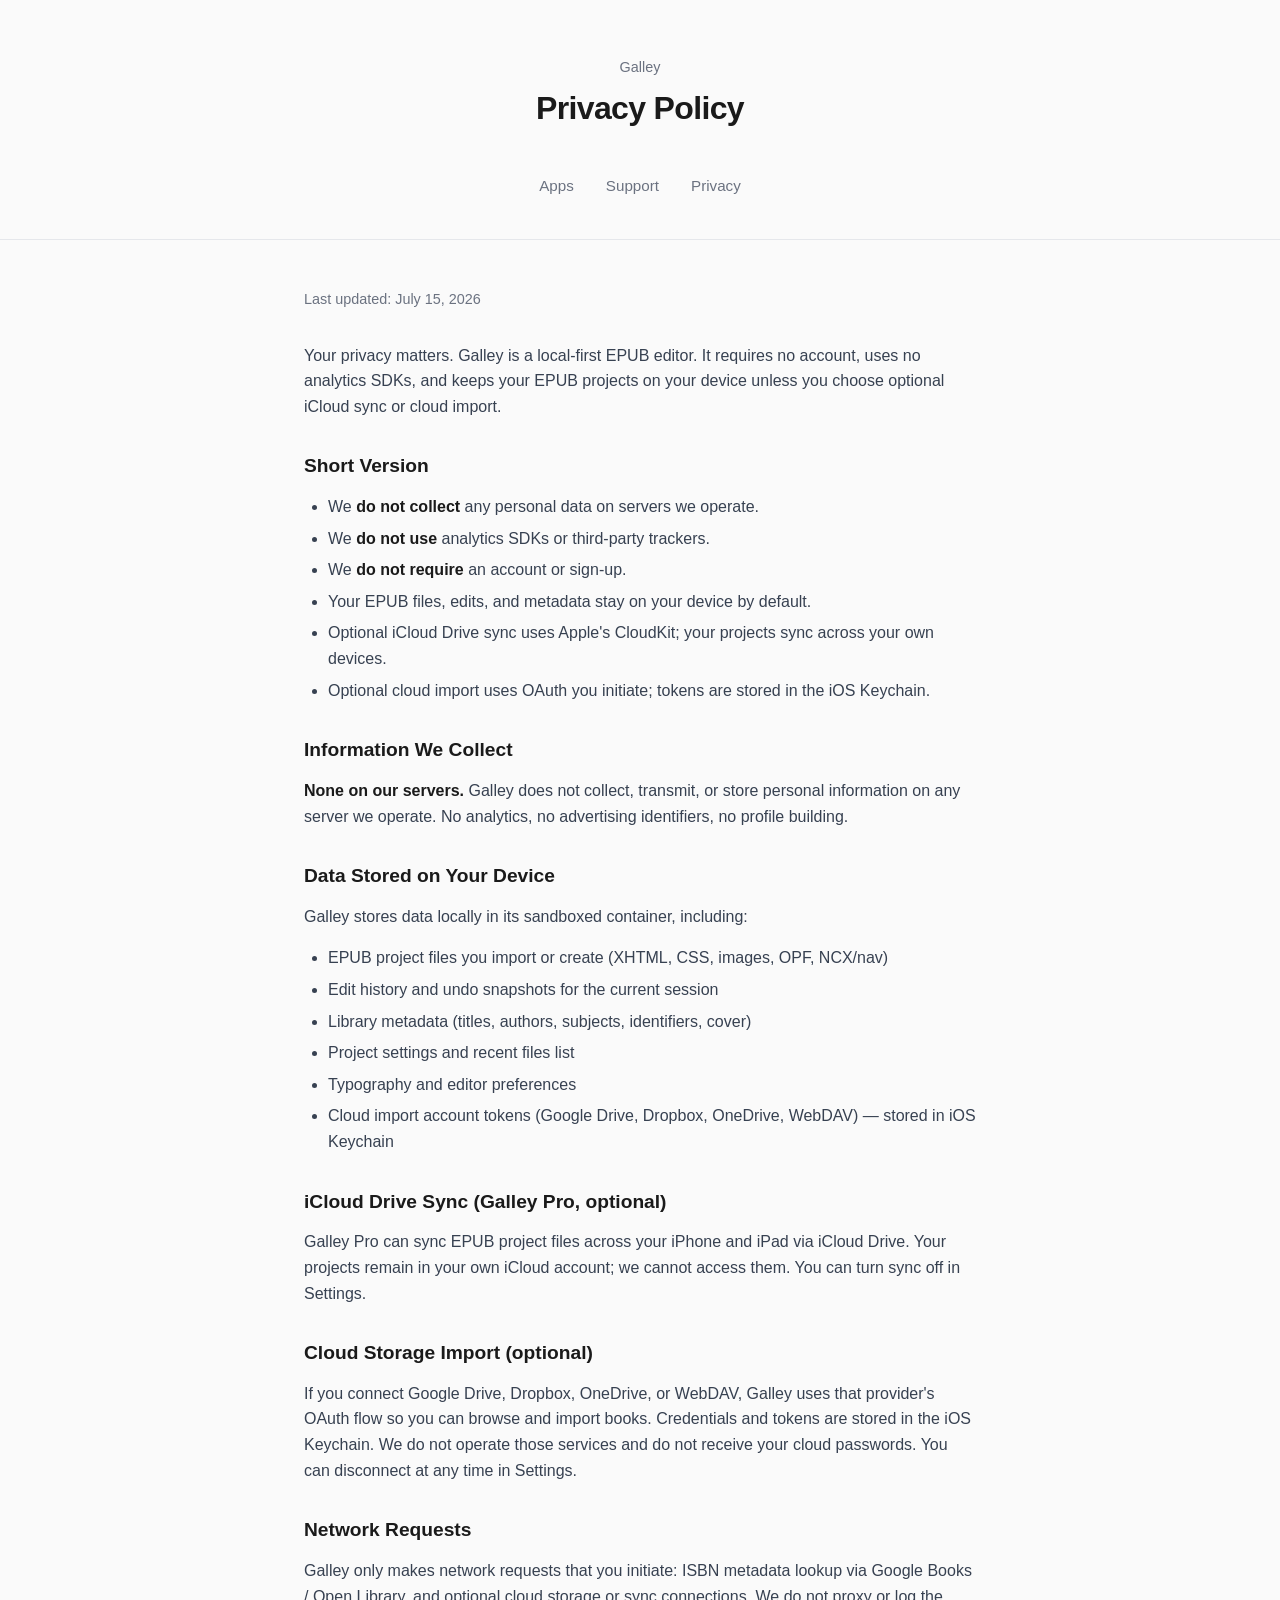
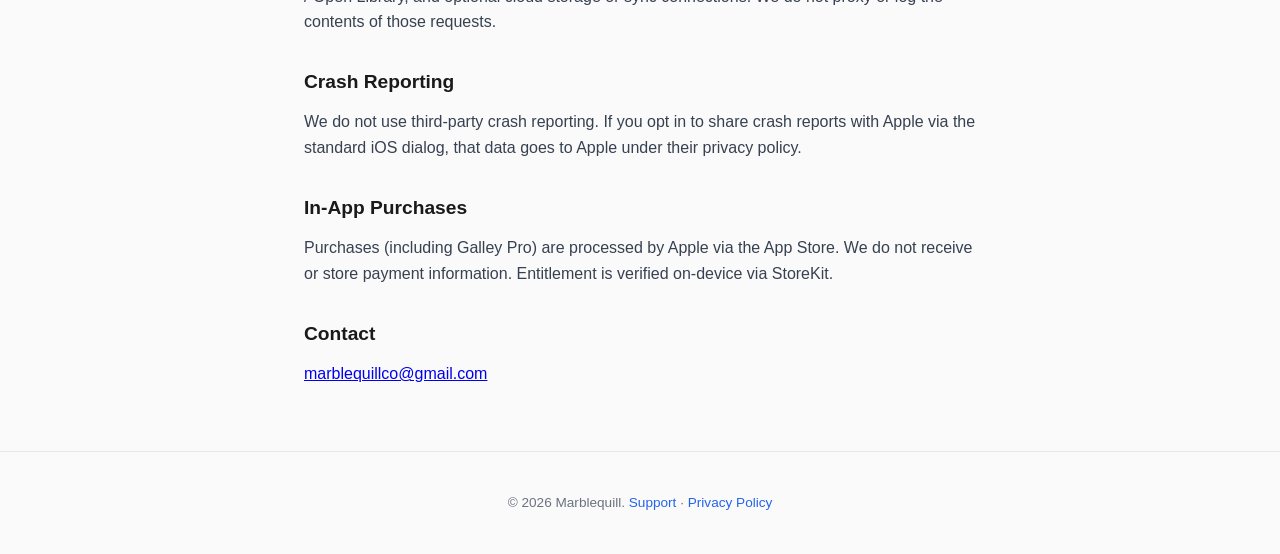
==== privacy-galley.html @ 0266847f "Add Galley app: index card, support, and privacy pages; remove stale Quill page" ====
<!DOCTYPE html>
<html lang="en">
<head>
  <meta charset="UTF-8">
  <meta name="viewport" content="width=device-width, initial-scale=1.0">
  <title>Privacy Policy — Galley</title>
  <meta name="description" content="Privacy policy for the Galley EPUB editor iOS app.">
  <link rel="stylesheet" href="styles.css">
</head>
<body>
  <header>
    <div class="container">
      <p style="color:var(--muted);font-size:0.9rem;margin-bottom:4px;">Galley</p>
      <h1>Privacy Policy</h1>
    </div>
  </header>

  <nav>
    <a href=".">Apps</a>
    <a href="support-galley.html">Support</a>
    <a href="privacy-galley.html">Privacy</a>
  </nav>

  <main class="container policy">
    <p class="last-updated">Last updated: July 15, 2026</p>

    <p>
      Your privacy matters. Galley is a local-first EPUB editor. It requires
      no account, uses no analytics SDKs, and keeps your EPUB projects on your
      device unless you choose optional iCloud sync or cloud import.
    </p>

    <h2>Short Version</h2>
    <ul>
      <li>We <strong>do not collect</strong> any personal data on servers we operate.</li>
      <li>We <strong>do not use</strong> analytics SDKs or third-party trackers.</li>
      <li>We <strong>do not require</strong> an account or sign-up.</li>
      <li>Your EPUB files, edits, and metadata stay on your device by default.</li>
      <li>Optional iCloud Drive sync uses Apple's CloudKit; your projects sync across your own devices.</li>
      <li>Optional cloud import uses OAuth you initiate; tokens are stored in the iOS Keychain.</li>
    </ul>

    <h2>Information We Collect</h2>
    <p><strong>None on our servers.</strong> Galley does not collect, transmit, or store personal information on any server we operate. No analytics, no advertising identifiers, no profile building.</p>

    <h2>Data Stored on Your Device</h2>
    <p>Galley stores data locally in its sandboxed container, including:</p>
    <ul>
      <li>EPUB project files you import or create (XHTML, CSS, images, OPF, NCX/nav)</li>
      <li>Edit history and undo snapshots for the current session</li>
      <li>Library metadata (titles, authors, subjects, identifiers, cover)</li>
      <li>Project settings and recent files list</li>
      <li>Typography and editor preferences</li>
      <li>Cloud import account tokens (Google Drive, Dropbox, OneDrive, WebDAV) — stored in iOS Keychain</li>
    </ul>

    <h2>iCloud Drive Sync (Galley Pro, optional)</h2>
    <p>
      Galley Pro can sync EPUB project files across your iPhone and iPad via
      iCloud Drive. Your projects remain in your own iCloud account; we cannot
      access them. You can turn sync off in Settings.
    </p>

    <h2>Cloud Storage Import (optional)</h2>
    <p>
      If you connect Google Drive, Dropbox, OneDrive, or WebDAV, Galley uses
      that provider's OAuth flow so you can browse and import books. Credentials
      and tokens are stored in the iOS Keychain. We do not operate those services
      and do not receive your cloud passwords. You can disconnect at any time in
      Settings.
    </p>

    <h2>Network Requests</h2>
    <p>
      Galley only makes network requests that you initiate: ISBN metadata lookup
      via Google Books / Open Library, and optional cloud storage or sync
      connections. We do not proxy or log the contents of those requests.
    </p>

    <h2>Crash Reporting</h2>
    <p>
      We do not use third-party crash reporting. If you opt in to share crash
      reports with Apple via the standard iOS dialog, that data goes to Apple
      under their privacy policy.
    </p>

    <h2>In-App Purchases</h2>
    <p>
      Purchases (including Galley Pro) are processed by Apple via the App Store.
      We do not receive or store payment information. Entitlement is verified
      on-device via StoreKit.
    </p>

    <h2>Contact</h2>
    <p><a href="mailto:marblequillco@gmail.com">marblequillco@gmail.com</a></p>
  </main>

  <footer>
    <div class="container">
      <p>&copy; 2026 Marblequill. <a href="support-galley.html">Support</a> · <a href="privacy-galley.html">Privacy Policy</a></p>
    </div>
  </footer>
</body>
</html>
---- styles.css ----
*, *::before, *::after {
  box-sizing: border-box;
  margin: 0;
  padding: 0;
}

:root {
  --bg: #fafafa;
  --fg: #1a1a1a;
  --muted: #6b7280;
  --border: #e5e7eb;
  --accent: #2563eb;
  --accent-hover: #1d4ed8;
  --card-bg: #ffffff;
  --marble: #6366f1;
  --symposium: #0891b2;
  --galley: #16a34a;
  --quill: #d97706;
}

body {
  font-family: -apple-system, BlinkMacSystemFont, "Segoe UI", Roboto, Oxygen, Ubuntu, sans-serif;
  background: var(--bg);
  color: var(--fg);
  line-height: 1.6;
  -webkit-font-smoothing: antialiased;
}

.container {
  max-width: 960px;
  margin: 0 auto;
  padding: 0 24px;
}

/* Header */
header {
  padding: 48px 0 24px;
  text-align: center;
}

header h1 {
  font-size: 2rem;
  font-weight: 700;
  letter-spacing: -0.02em;
}

header p {
  color: var(--muted);
  margin-top: 8px;
  font-size: 1.1rem;
}

/* Navigation */
nav {
  display: flex;
  justify-content: center;
  gap: 32px;
  padding: 16px 0 40px;
  border-bottom: 1px solid var(--border);
  margin-bottom: 48px;
}

nav a {
  color: var(--muted);
  text-decoration: none;
  font-size: 0.95rem;
  font-weight: 500;
  transition: color 0.15s;
}

nav a:hover {
  color: var(--fg);
}

/* App Cards */
.app-grid {
  display: grid;
  grid-template-columns: repeat(auto-fit, minmax(280px, 1fr));
  gap: 24px;
  margin-bottom: 64px;
}

.app-card {
  background: var(--card-bg);
  border: 1px solid var(--border);
  border-radius: 12px;
  padding: 32px;
  transition: box-shadow 0.2s, transform 0.2s;
}

.app-card:hover {
  box-shadow: 0 4px 20px rgba(0,0,0,0.06);
  transform: translateY(-2px);
}

.app-card h2 {
  font-size: 1.25rem;
  font-weight: 700;
  margin-bottom: 4px;
}

.app-card .tagline {
  font-size: 0.9rem;
  color: var(--muted);
  margin-bottom: 16px;
}

.app-card .description {
  font-size: 0.95rem;
  margin-bottom: 20px;
  color: #374151;
}

.app-card .features {
  list-style: none;
  margin-bottom: 24px;
}

.app-card .features li {
  font-size: 0.9rem;
  padding: 4px 0;
  color: #4b5563;
}

.app-card .features li::before {
  content: "→ ";
  color: var(--muted);
}

.app-card .badge {
  display: inline-block;
  font-size: 0.75rem;
  font-weight: 600;
  padding: 2px 10px;
  border-radius: 999px;
  color: #fff;
  margin-bottom: 12px;
}

.badge-marble { background: var(--marble); }
.badge-symposium { background: var(--symposium); }
.badge-galley { background: var(--galley); }
.badge-quill { background: var(--quill); }

.app-card .price {
  font-size: 0.85rem;
  color: var(--muted);
  border-top: 1px solid var(--border);
  padding-top: 16px;
  margin-top: 4px;
}

/* Section titles */
.section-title {
  font-size: 1.5rem;
  font-weight: 700;
  margin-bottom: 24px;
  letter-spacing: -0.01em;
}

/* Footer */
footer {
  text-align: center;
  padding: 40px 0;
  color: var(--muted);
  font-size: 0.85rem;
  border-top: 1px solid var(--border);
}

footer a {
  color: var(--accent);
  text-decoration: none;
}

footer a:hover {
  text-decoration: underline;
}

/* Privacy Policy page */
.policy {
  max-width: 720px;
  margin: 0 auto 64px;
}

.policy h1 {
  font-size: 1.75rem;
  font-weight: 700;
  margin-bottom: 8px;
}

.policy .last-updated {
  color: var(--muted);
  font-size: 0.9rem;
  margin-bottom: 32px;
}

.policy h2 {
  font-size: 1.2rem;
  font-weight: 600;
  margin: 32px 0 12px;
}

.policy p {
  margin-bottom: 16px;
  color: #374151;
}

.policy ul {
  margin: 0 0 16px 24px;
  color: #374151;
}

.policy li {
  margin-bottom: 6px;
}

.policy strong {
  color: var(--fg);
}

/* App landing section on privacy page */
.app-data {
  background: var(--card-bg);
  border: 1px solid var(--border);
  border-radius: 8px;
  padding: 20px 24px;
  margin-bottom: 16px;
}

.app-data h3 {
  font-size: 1rem;
  font-weight: 600;
  margin-bottom: 8px;
}

.app-data ul {
  margin: 0 0 0 20px;
}

.app-data li {
  margin-bottom: 4px;
}

/* Responsive */
@media (max-width: 640px) {
  header { padding: 32px 0 16px; }
  header h1 { font-size: 1.5rem; }
  nav { gap: 20px; flex-wrap: wrap; }
  .app-card { padding: 24px; }
}
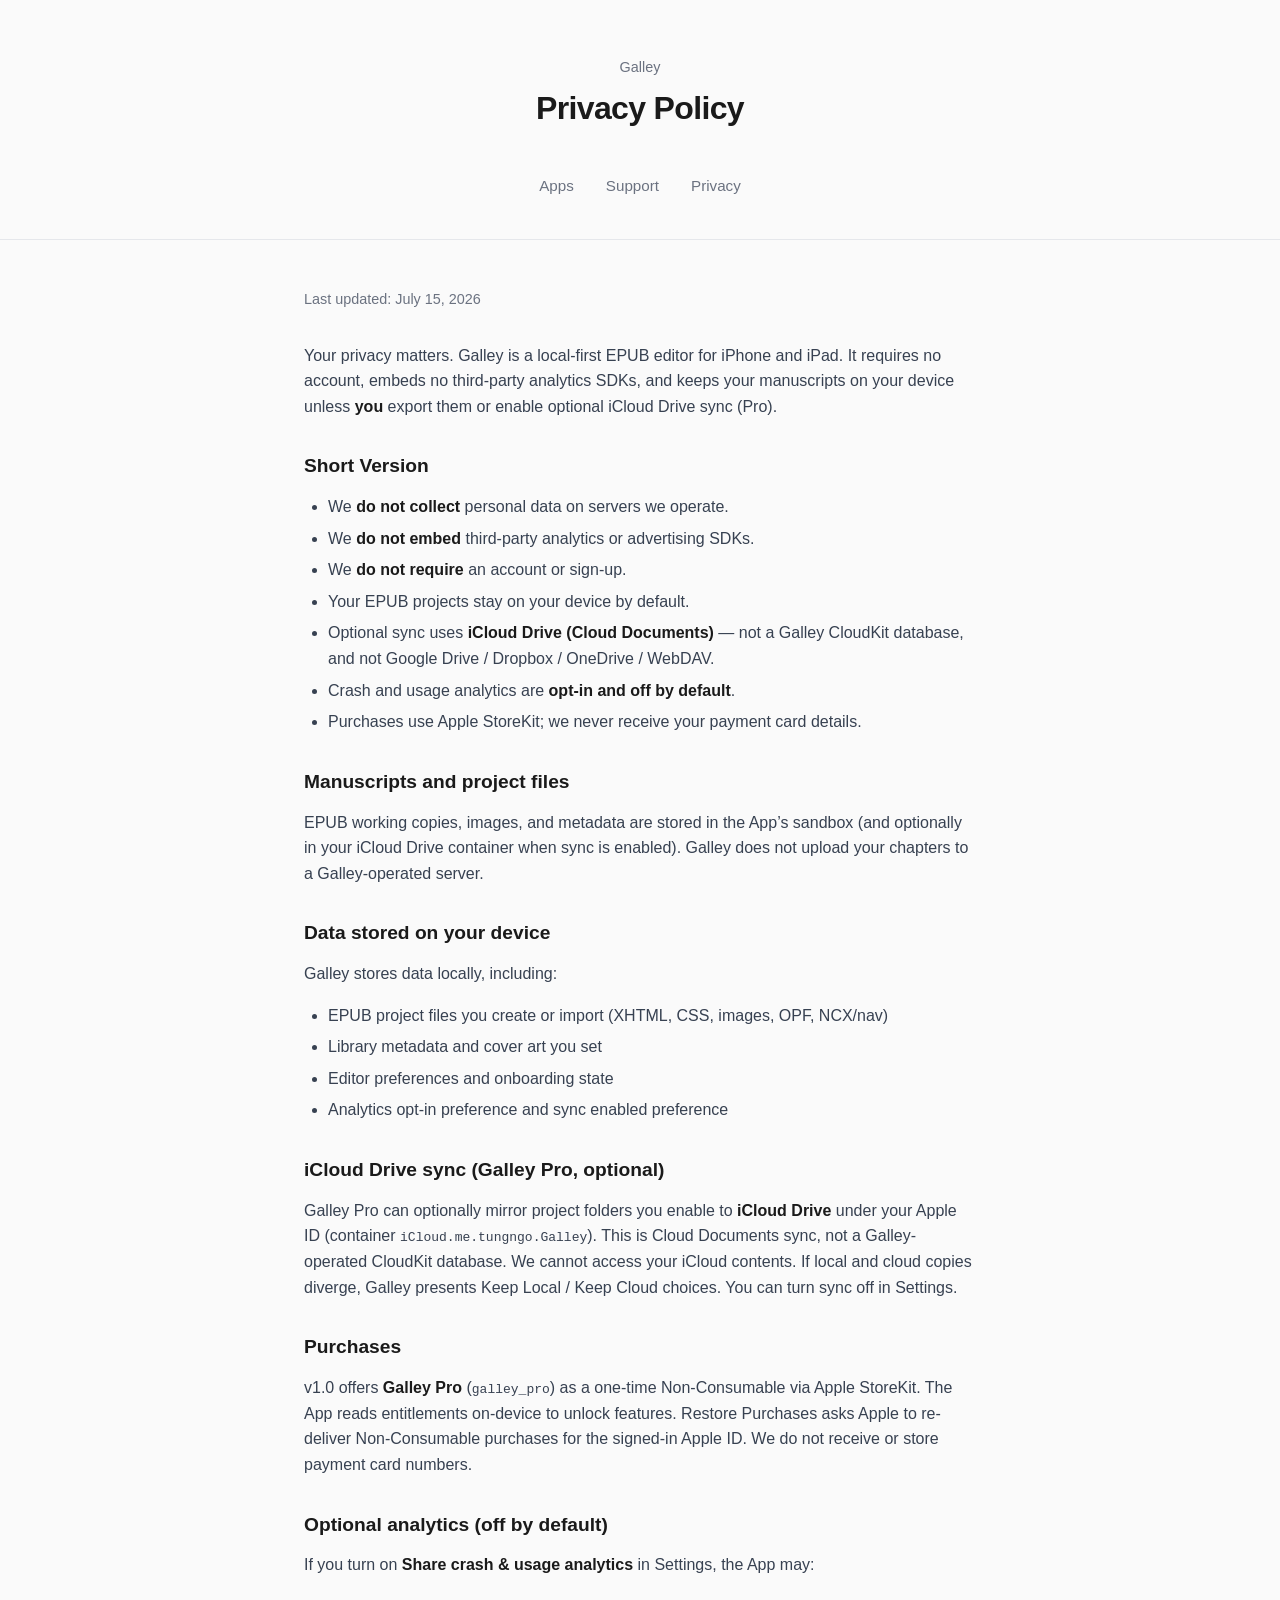
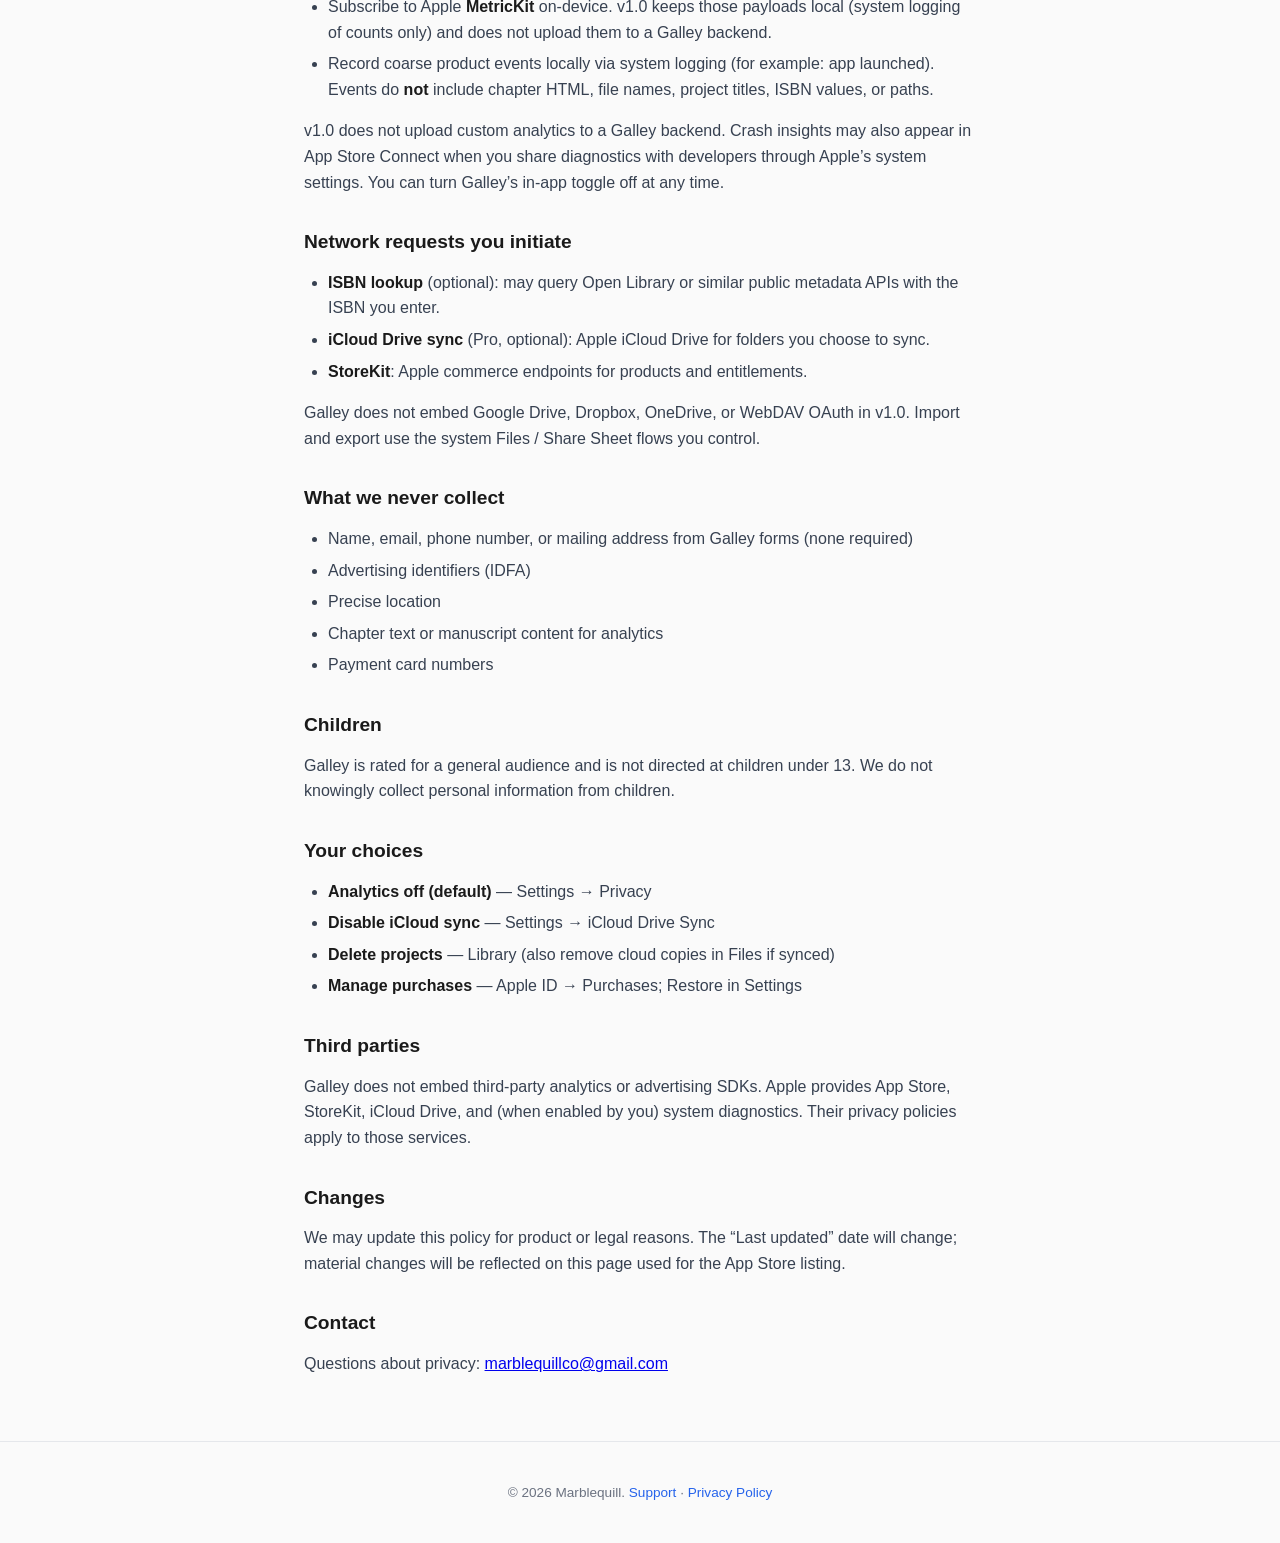
==== commit c8572d82: "Align Galley privacy, support, and marketing copy with v1.0. Drop CloudKit/third-party cloud/PDF-DOC" ====
--- a/privacy-galley.html
+++ b/privacy-galley.html
@@ -4,7 +4,7 @@
   <meta charset="UTF-8">
   <meta name="viewport" content="width=device-width, initial-scale=1.0">
   <title>Privacy Policy — Galley</title>
-  <meta name="description" content="Privacy policy for the Galley EPUB editor iOS app.">
+  <meta name="description" content="Privacy policy for Galley: EPUB Editor &amp; Maker for iOS.">
   <link rel="stylesheet" href="styles.css">
 </head>
 <body>
@@ -25,74 +25,134 @@
     <p class="last-updated">Last updated: July 15, 2026</p>
 
     <p>
-      Your privacy matters. Galley is a local-first EPUB editor. It requires
-      no account, uses no analytics SDKs, and keeps your EPUB projects on your
-      device unless you choose optional iCloud sync or cloud import.
+      Your privacy matters. Galley is a local-first EPUB editor for iPhone and iPad.
+      It requires no account, embeds no third-party analytics SDKs, and keeps your
+      manuscripts on your device unless <strong>you</strong> export them or enable
+      optional iCloud Drive sync (Pro).
     </p>
 
     <h2>Short Version</h2>
     <ul>
-      <li>We <strong>do not collect</strong> any personal data on servers we operate.</li>
-      <li>We <strong>do not use</strong> analytics SDKs or third-party trackers.</li>
+      <li>We <strong>do not collect</strong> personal data on servers we operate.</li>
+      <li>We <strong>do not embed</strong> third-party analytics or advertising SDKs.</li>
       <li>We <strong>do not require</strong> an account or sign-up.</li>
-      <li>Your EPUB files, edits, and metadata stay on your device by default.</li>
-      <li>Optional iCloud Drive sync uses Apple's CloudKit; your projects sync across your own devices.</li>
-      <li>Optional cloud import uses OAuth you initiate; tokens are stored in the iOS Keychain.</li>
+      <li>Your EPUB projects stay on your device by default.</li>
+      <li>Optional sync uses <strong>iCloud Drive (Cloud Documents)</strong> — not a Galley CloudKit database, and not Google Drive / Dropbox / OneDrive / WebDAV.</li>
+      <li>Crash and usage analytics are <strong>opt-in and off by default</strong>.</li>
+      <li>Purchases use Apple StoreKit; we never receive your payment card details.</li>
     </ul>
 
-    <h2>Information We Collect</h2>
-    <p><strong>None on our servers.</strong> Galley does not collect, transmit, or store personal information on any server we operate. No analytics, no advertising identifiers, no profile building.</p>
+    <h2>Manuscripts and project files</h2>
+    <p>
+      EPUB working copies, images, and metadata are stored in the App’s sandbox
+      (and optionally in your iCloud Drive container when sync is enabled). Galley
+      does not upload your chapters to a Galley-operated server.
+    </p>
 
-    <h2>Data Stored on Your Device</h2>
-    <p>Galley stores data locally in its sandboxed container, including:</p>
+    <h2>Data stored on your device</h2>
+    <p>Galley stores data locally, including:</p>
     <ul>
-      <li>EPUB project files you import or create (XHTML, CSS, images, OPF, NCX/nav)</li>
-      <li>Edit history and undo snapshots for the current session</li>
-      <li>Library metadata (titles, authors, subjects, identifiers, cover)</li>
-      <li>Project settings and recent files list</li>
-      <li>Typography and editor preferences</li>
-      <li>Cloud import account tokens (Google Drive, Dropbox, OneDrive, WebDAV) — stored in iOS Keychain</li>
+      <li>EPUB project files you create or import (XHTML, CSS, images, OPF, NCX/nav)</li>
+      <li>Library metadata and cover art you set</li>
+      <li>Editor preferences and onboarding state</li>
+      <li>Analytics opt-in preference and sync enabled preference</li>
     </ul>
 
-    <h2>iCloud Drive Sync (Galley Pro, optional)</h2>
+    <h2>iCloud Drive sync (Galley Pro, optional)</h2>
     <p>
-      Galley Pro can sync EPUB project files across your iPhone and iPad via
-      iCloud Drive. Your projects remain in your own iCloud account; we cannot
-      access them. You can turn sync off in Settings.
+      Galley Pro can optionally mirror project folders you enable to
+      <strong>iCloud Drive</strong> under your Apple ID (container
+      <code>iCloud.me.tungngo.Galley</code>). This is Cloud Documents sync, not a
+      Galley-operated CloudKit database. We cannot access your iCloud contents.
+      If local and cloud copies diverge, Galley presents Keep Local / Keep Cloud
+      choices. You can turn sync off in Settings.
     </p>
 
-    <h2>Cloud Storage Import (optional)</h2>
+    <h2>Purchases</h2>
     <p>
-      If you connect Google Drive, Dropbox, OneDrive, or WebDAV, Galley uses
-      that provider's OAuth flow so you can browse and import books. Credentials
-      and tokens are stored in the iOS Keychain. We do not operate those services
-      and do not receive your cloud passwords. You can disconnect at any time in
-      Settings.
+      v1.0 offers <strong>Galley Pro</strong> (<code>galley_pro</code>) as a
+      one-time Non-Consumable via Apple StoreKit. The App reads entitlements
+      on-device to unlock features. Restore Purchases asks Apple to re-deliver
+      Non-Consumable purchases for the signed-in Apple ID. We do not receive or
+      store payment card numbers.
     </p>
 
-    <h2>Network Requests</h2>
+    <h2>Optional analytics (off by default)</h2>
     <p>
-      Galley only makes network requests that you initiate: ISBN metadata lookup
-      via Google Books / Open Library, and optional cloud storage or sync
-      connections. We do not proxy or log the contents of those requests.
+      If you turn on <strong>Share crash &amp; usage analytics</strong> in Settings, the App may:
+    </p>
+    <ul>
+      <li>
+        Subscribe to Apple <strong>MetricKit</strong> on-device. v1.0 keeps those
+        payloads local (system logging of counts only) and does not upload them
+        to a Galley backend.
+      </li>
+      <li>
+        Record coarse product events locally via system logging (for example:
+        app launched). Events do <strong>not</strong> include chapter HTML, file
+        names, project titles, ISBN values, or paths.
+      </li>
+    </ul>
+    <p>
+      v1.0 does not upload custom analytics to a Galley backend. Crash insights
+      may also appear in App Store Connect when you share diagnostics with
+      developers through Apple’s system settings. You can turn Galley’s in-app
+      toggle off at any time.
     </p>
 
-    <h2>Crash Reporting</h2>
+    <h2>Network requests you initiate</h2>
+    <ul>
+      <li><strong>ISBN lookup</strong> (optional): may query Open Library or similar public metadata APIs with the ISBN you enter.</li>
+      <li><strong>iCloud Drive sync</strong> (Pro, optional): Apple iCloud Drive for folders you choose to sync.</li>
+      <li><strong>StoreKit</strong>: Apple commerce endpoints for products and entitlements.</li>
+    </ul>
     <p>
-      We do not use third-party crash reporting. If you opt in to share crash
-      reports with Apple via the standard iOS dialog, that data goes to Apple
-      under their privacy policy.
+      Galley does not embed Google Drive, Dropbox, OneDrive, or WebDAV OAuth in v1.0.
+      Import and export use the system Files / Share Sheet flows you control.
     </p>
 
-    <h2>In-App Purchases</h2>
+    <h2>What we never collect</h2>
+    <ul>
+      <li>Name, email, phone number, or mailing address from Galley forms (none required)</li>
+      <li>Advertising identifiers (IDFA)</li>
+      <li>Precise location</li>
+      <li>Chapter text or manuscript content for analytics</li>
+      <li>Payment card numbers</li>
+    </ul>
+
+    <h2>Children</h2>
     <p>
-      Purchases (including Galley Pro) are processed by Apple via the App Store.
-      We do not receive or store payment information. Entitlement is verified
-      on-device via StoreKit.
+      Galley is rated for a general audience and is not directed at children under 13.
+      We do not knowingly collect personal information from children.
+    </p>
+
+    <h2>Your choices</h2>
+    <ul>
+      <li><strong>Analytics off (default)</strong> — Settings → Privacy</li>
+      <li><strong>Disable iCloud sync</strong> — Settings → iCloud Drive Sync</li>
+      <li><strong>Delete projects</strong> — Library (also remove cloud copies in Files if synced)</li>
+      <li><strong>Manage purchases</strong> — Apple ID → Purchases; Restore in Settings</li>
+    </ul>
+
+    <h2>Third parties</h2>
+    <p>
+      Galley does not embed third-party analytics or advertising SDKs. Apple provides
+      App Store, StoreKit, iCloud Drive, and (when enabled by you) system diagnostics.
+      Their privacy policies apply to those services.
+    </p>
+
+    <h2>Changes</h2>
+    <p>
+      We may update this policy for product or legal reasons. The “Last updated”
+      date will change; material changes will be reflected on this page used for
+      the App Store listing.
     </p>
 
     <h2>Contact</h2>
-    <p><a href="mailto:marblequillco@gmail.com">marblequillco@gmail.com</a></p>
+    <p>
+      Questions about privacy:
+      <a href="mailto:marblequillco@gmail.com">marblequillco@gmail.com</a>
+    </p>
   </main>
 
   <footer>
